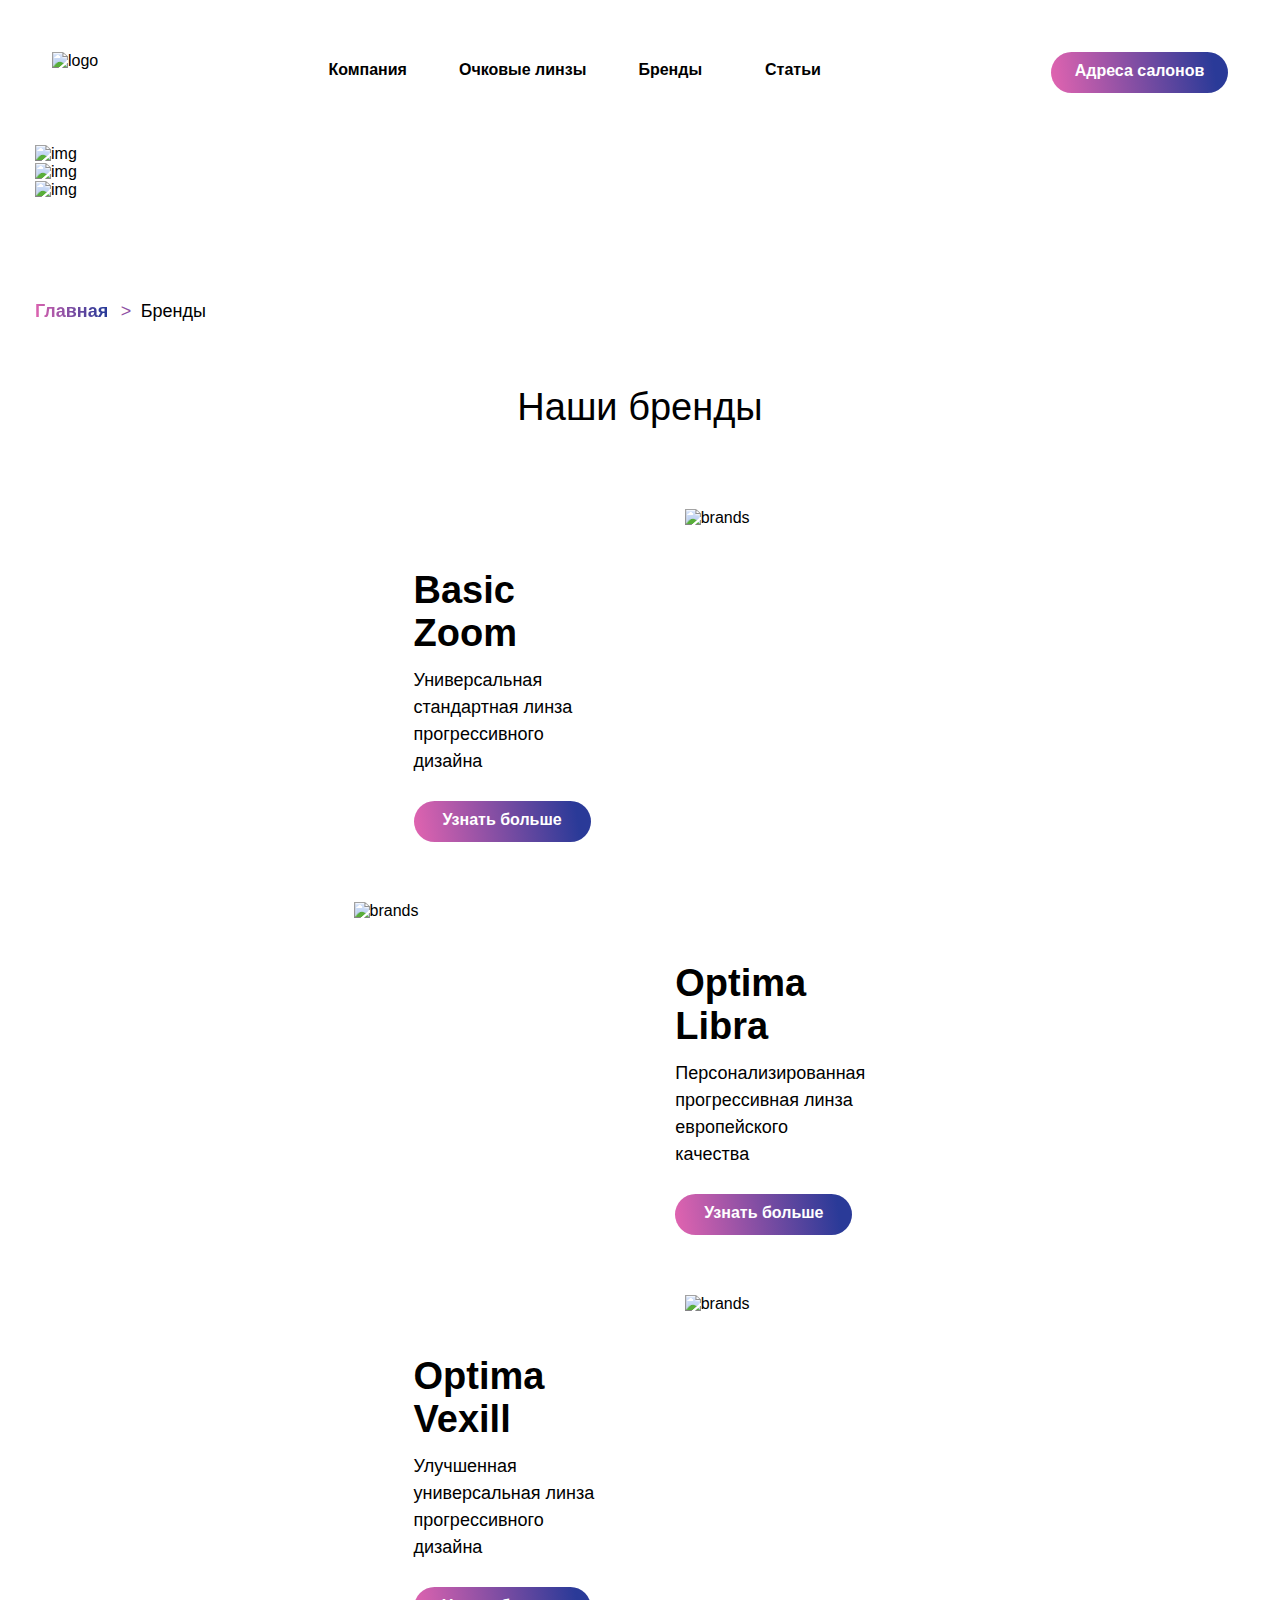
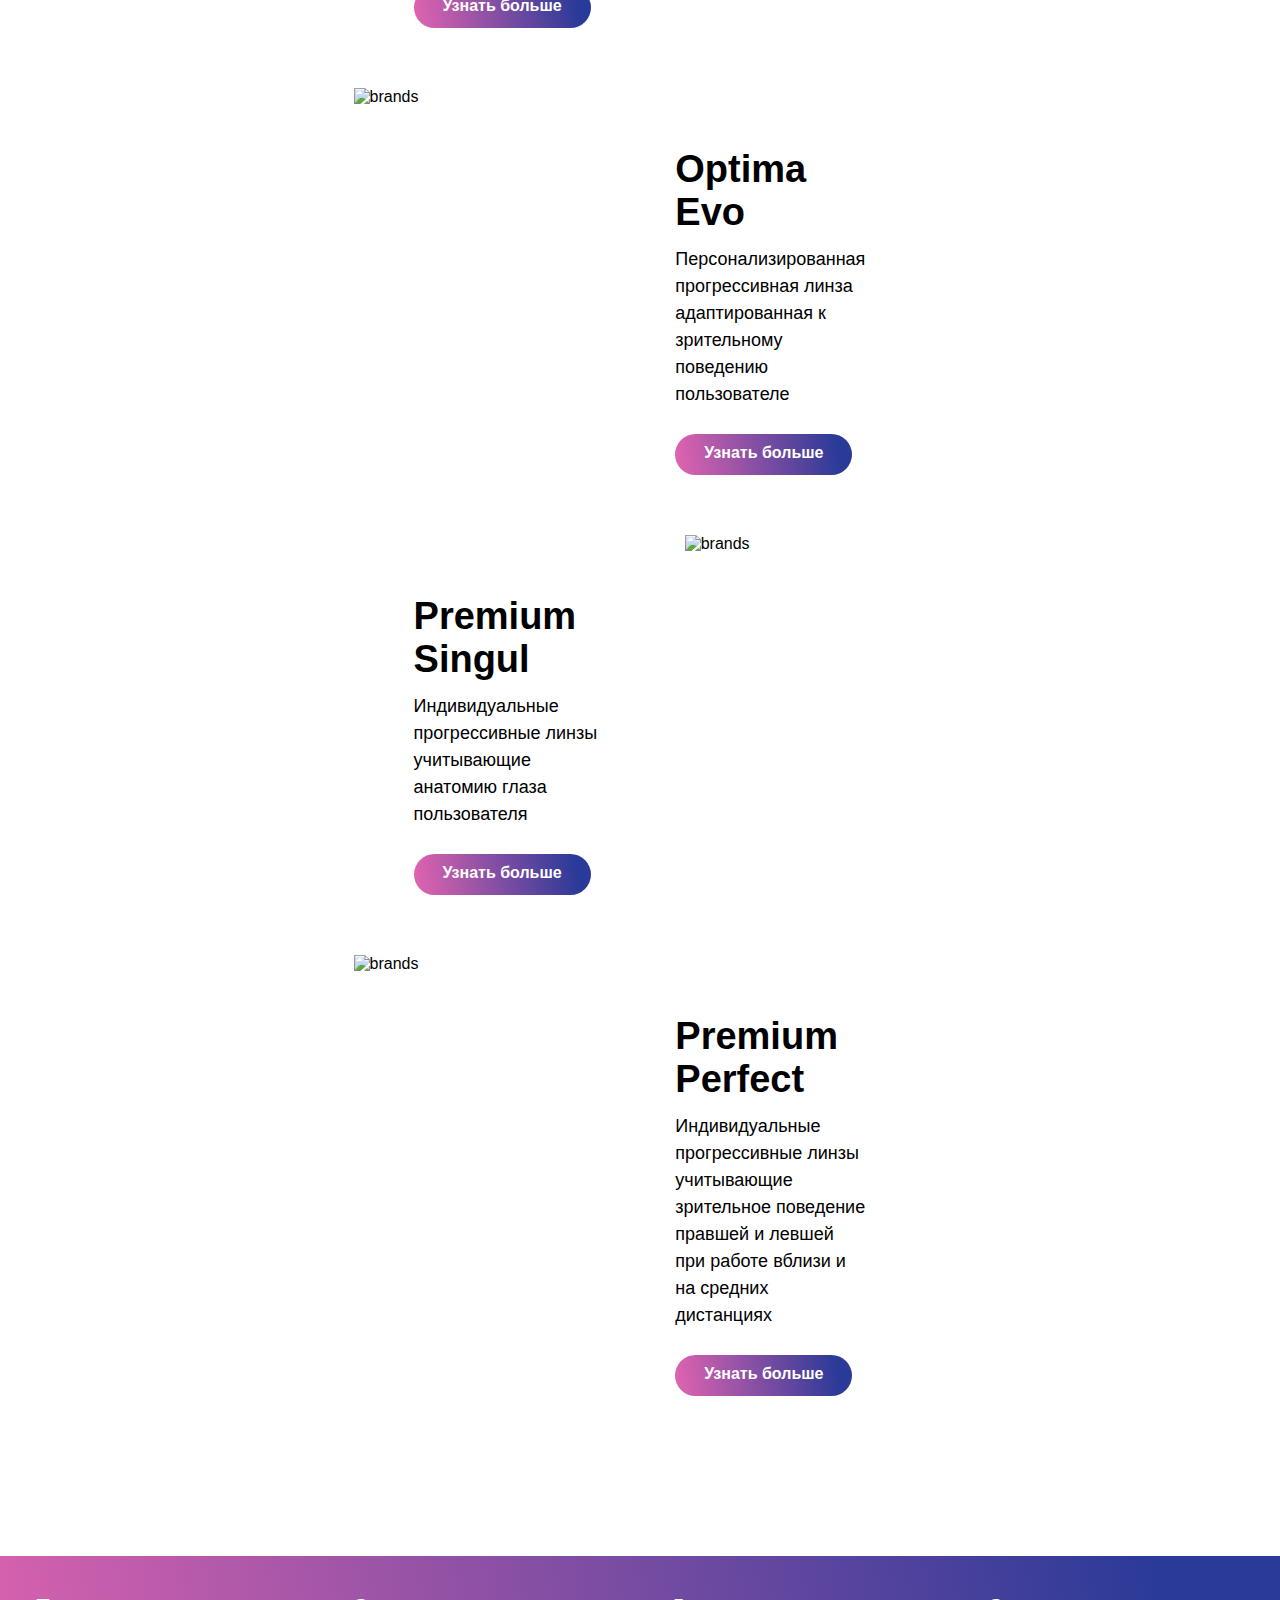
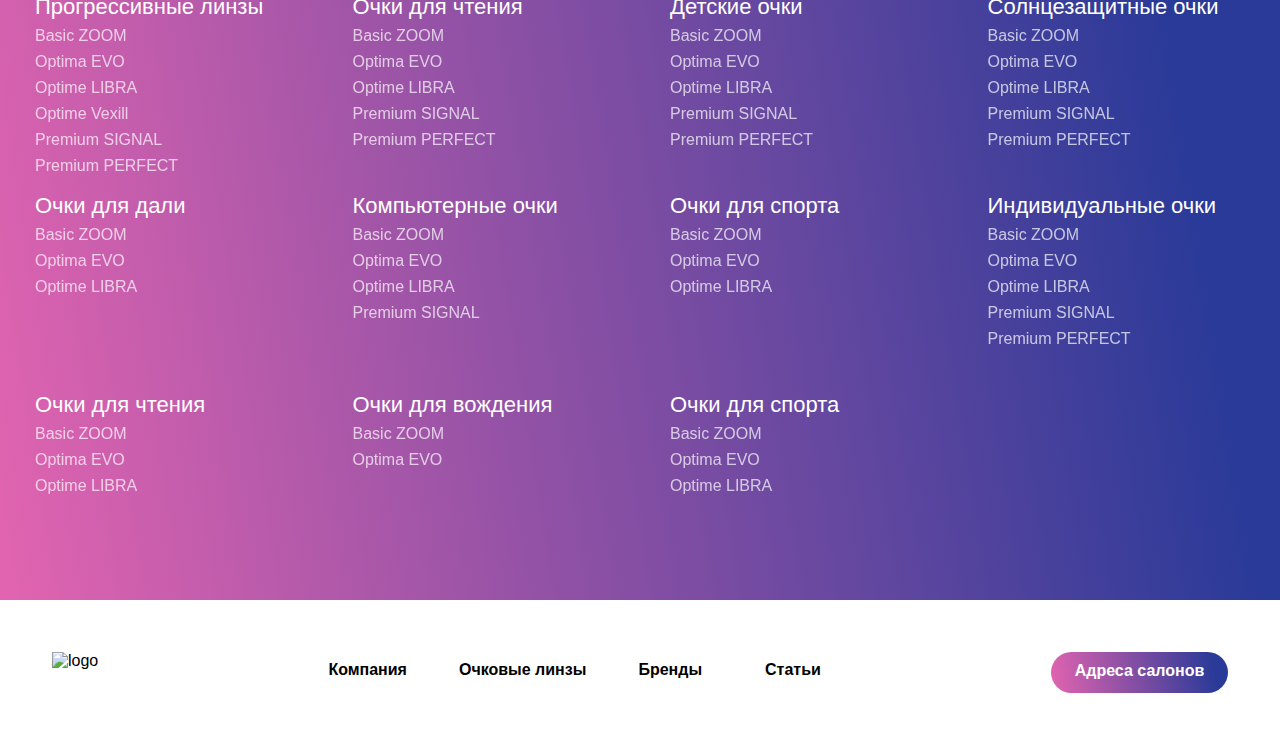
==== brands.html @ 37fbe3b2 "Add files via upload" ====
<!DOCTYPE html>
<html lang="en">
<head>
    <meta charset="UTF-8">
    <meta name="viewport" content="width=device-width, initial-scale=1.0">
    <title>Sarmati</title>
    <link rel="preconnect" href="https://fonts.googleapis.com">
<link rel="preconnect" href="https://fonts.gstatic.com" crossorigin>
<link href="https://fonts.googleapis.com/css2?family=Roboto:wght@300;400;500;700;900&display=swap" rel="stylesheet">
    <link rel="stylesheet" href="css/global.css">
    <link rel="stylesheet" href="css/reset.css">
    <link rel="stylesheet" href="css/slick.css">
    <link rel="stylesheet" href="css/style.css">
    <link rel="stylesheet" href="css/media.css">
</head>
<body>
<div class="wrapper">
<header class="header">
    <div class="container">
        <div class="header__inner">
            <a class="header__logo" href="index.html">
                <img src="images/logo.png" alt="logo">
            </a>
            <nav class="header__menu">
                <ul class="header__menu-list">
                    <li class="header__menu-item">
                        <a class="header__menu-link" href="about.html">Компания</a>
                    </li>
                    <li class="header__menu-item header__menu-item--more">
                        <!-- <a href="#">Очковые линзы</a> -->
                       Очковые линзы
                    
                        <nav class="header__menu-submenu">
                            <h6 class="header__menu-submenu-title">Очковые линзы</h6>
                            <ul class="header__menu-submenu-list">
                                <li class="header__menu-submenu-item">
                                    <a href="Premium_Perfect.html">Basic  Zoom</a>
                                </li>
                                <li class="header__menu-submenu-item">
                                    <a href="Premium_Perfect.html">Optima Libra</a>
                                </li>
                                <li class="header__menu-submenu-item">
                                    <a href="Premium_Perfect.html">Optima Vexill</a>
                                </li>
                                <li class="header__menu-submenu-item">
                                    <a href="Premium_Perfect.html">Optima Evo</a>
                                </li>
                                <li class="header__menu-submenu-item">
                                    <a href="Premium_Perfect.html">Premium Singul</a>
                                </li>
                                <li class="header__menu-submenu-item">
                                    <a href="Premium_Perfect.html">Premium Perfect</a>
                                </li>
                            </ul>
                        </nav>
            
                    </li>
                    <li class="header__menu-item">
                        <a href="brands.html">Бренды</a>
                    </li>
                    <li class="header__menu-item">
                        <a href="blog.html">Статьи</a>
                    </li>
                </ul>
            </nav>
            <div class="header__burger">
                <span></span>
            </div>

            <a href="addresses.html" class="header__btn btn">Адреса салонов</a>
        </div>
    </div>
</header>
<div class="burger-content">
    <ul class="burger-content__menu">
        <li class="burger-content__menu-item">
            <a href="about.html">Компания</a>
        </li>
        <li class="burger-content__menu-item">
            <a href="Progressive_lenses.html">Очковые линзы</a>
        </li>
        <li class="burger-content__menu-item">
            <a href="brands.html">Бренды</a>
        </li>
        <li class="burger-content__menu-item">
            <a href="blog.html">Статьи</a>
        </li>
      
        <a href="addresses.html" class="burger-content__btn btn">Адреса салонов</a>
    </ul>
</div>

<main class="main">
    <div class="container">
    <div class="top-slider">
        <div class="top-slider__item">
            <img src="images/top-slider-3.jpg" alt="img">
        </div>
        <div class="top-slider__item">
            <img src="images/top-slider-2.jpg" alt="img">
        </div>
        <div class="top-slider__item">
            <img src="images/top-slider-1.jpg" alt="img">
        </div>
    </div>
    </div>

    <div class="breadcumbs">
        <div class="container">
            <div class="breadcumbs__inner">
                <ul class="breadcumbs__list">
                    <li class="breadcumbs__item breadcumbs__item--active" style="font-weight: 700;">
                        <a href="index.html">Главная</a>
                    </li>
                    <li class="breadcumbs__item ">
                        <a href="brands.html">Бренды</a>
                    </li>
                </ul>
            </div>
        </div>
    </div>
    <section class="brands">
        <div class="container">
            <h4 class="brands__title">Наши бренды</h4>
            <div class="brands__inner">
                <div class="brands__item">
                    <div class="brands__item-content">
                        <h3 class="brands__item-name"><a href="Premium_Perfect.html">Basic Zoom</a></h3>
                        <p class="brands__item-text">Универсальная стандартная линза
                            прогрессивного дизайна</p>
                            <a href="Premium_Perfect.html" class="brands__item-btn btn">Узнать больше</a>
                    </div>
                    <a href="Premium_Perfect.html" class="brands__item-image">
                        <img src="images/brands-1.jpg" alt="brands">
                    </a>
                </div>

                <div class="brands__item">
                    <a href="Premium_Perfect.html" class="brands__item-image">
                        <img src="images/brands-2.jpg" alt="brands">
                    </a>
                    <div class="brands__item-content">
                        <h3 class="brands__item-name"><a href="Premium_Perfect.html">Optima Libra</a></h3>
                        <p class="brands__item-text">Персонализированная прогрессивная линза европейского качества</p>
                        <a href="Premium_Perfect.html" class="brands__item-btn btn">Узнать больше</a>
                    </div>
                </div>

                <div class="brands__item">
                    <div class="brands__item-content">
                        <h3 class="brands__item-name"><a href="Premium_Perfect.html">Optima Vexill</a></h3>
                        <p class="brands__item-text">Улучшенная универсальная линза
                            прогрессивного дизайна</p>
                            <a href="Premium_Perfect.html" class="brands__item-btn btn">Узнать больше</a>
                    </div>
                    <a href="Premium_Perfect.html" class="brands__item-image">
                        <img src="images/brands-3.jpg" alt="brands">
                    </a>
                </div>

                <div class="brands__item">
                    <a href="Premium_Perfect.html" class="brands__item-image">
                        <img src="images/brands-4.jpg" alt="brands">
                    </a>
                    <div class="brands__item-content">
                        <h3 class="brands__item-name"><a href="Premium_Perfect.html">Optima Evo</a></h3>
                        <p class="brands__item-text">Персонализированная прогрессивная линза адаптированная к зрительному поведению пользователе</p>
                        <a href="Premium_Perfect.html" class="brands__item-btn btn">Узнать больше</a>
                    </div>
                </div>

                <div class="brands__item">
                    <div class="brands__item-content">
                        <h3 class="brands__item-name"><a href="Premium_Perfect.html">Premium Singul</a></h3>
                        <p class="brands__item-text">Индивидуальные прогрессивные линзы
                            учитывающие анатомию глаза пользователя</p>
                            <a href="Premium_Perfect.html" class="brands__item-btn btn">Узнать больше</a>
                    </div>
                    <a href="Premium_Perfect.html" class="brands__item-image">
                        <img src="images/brands-5.jpg" alt="brands">
                    </a>
                </div>

                <div class="brands__item">
                    <a href="Premium_Perfect.html" class="brands__item-image">
                        <img src="images/brands-6.jpg" alt="brands">
                    </a>
                    <div class="brands__item-content">
                        <h3 class="brands__item-name"> <a href="Premium_Perfect.html">Premium Perfect</a></h3>
                        <p class="brands__item-text">Индивидуальные прогрессивные линзы учитывающие зрительное поведение правшей и левшей при работе вблизи и на средних дистанциях</p>
                        <a href="Premium_Perfect.html" class="brands__item-btn btn">Узнать больше</a>
                    </div>
                </div>

            </div>
        </div>
    </section>
    
</main>
<footer class="footer">
    <div class="footer__wrapper">
    <div class="container">
        <div class="footer__inner">
            <div class="footer__item">
                <h6 class="footer__item-title">Прогрессивные линзы</h6>
                    <nav>
                        <ul class="footer__item-list">
                            <li class="footer__item-list-item">
                                <a href="Premium_Perfect.html">Basic ZOOM</a>
                            </li>
                            <li class="footer__item-list-item">
                                <a href="Premium_Perfect.html">Optima EVO</a>
                            </li>
                            <li class="footer__item-list-item">
                                <a href="Premium_Perfect.html">Optime LIBRA</a>
                            </li>
                            <li class="footer__item-list-item">
                                <a href="Premium_Perfect.html">Optime Vexill</a>
                            </li>
                            <li class="footer__item-list-item">
                                <a href="Premium_Perfect.html">Premium SIGNAL</a>
                            </li>
                            <li class="footer__item-list-item">
                                <a href="Premium_Perfect.html">Premium PERFECT</a>
                            </li>
                        </ul>
                    </nav>
            </div>
            <div class="footer__item">
                <h6 class="footer__item-title"> Очки для чтения</h6>
                    <nav>
                        <ul class="footer__item-list">
                            <li class="footer__item-list-item">
                                <a href="Premium_Perfect.html">Basic ZOOM</a>
                            </li>
                            <li class="footer__item-list-item">
                                <a href="Premium_Perfect.html">Optima EVO</a>
                            </li>
                            <li class="footer__item-list-item">
                                <a href="Premium_Perfect.html">Optime LIBRA</a>
                            </li>
                            <li class="footer__item-list-item">
                                <a href="Premium_Perfect.html">Premium SIGNAL</a>
                            </li>
                            <li class="footer__item-list-item">
                                <a href="Premium_Perfect.html">Premium PERFECT</a>
                            </li>
                        </ul>
                    </nav>
            </div>
            <div class="footer__item">
                <h6 class="footer__item-title">Детские очки</h6>
                    <nav>
                        <ul class="footer__item-list">
                            <li class="footer__item-list-item">
                                <a href="Premium_Perfect.html">Basic ZOOM</a>
                            </li>
                            <li class="footer__item-list-item">
                                <a href="Premium_Perfect.html">Optima EVO</a>
                            </li>
                            <li class="footer__item-list-item">
                                <a href="Premium_Perfect.html">Optime LIBRA</a>
                            </li>
                            <li class="footer__item-list-item">
                                <a href="Premium_Perfect.html">Premium SIGNAL</a>
                            </li>
                            <li class="footer__item-list-item">
                                <a href="Premium_Perfect.html">Premium PERFECT</a>
                            </li>
                        </ul>
                    </nav>
                </div>
                <div class="footer__item">
                    <h6 class="footer__item-title">Солнцезащитные очки</h6>
                        <nav>
                            <ul class="footer__item-list">
                                <li class="footer__item-list-item">
                                    <a href="#">Basic ZOOM</a>
                                </li>
                                <li class="footer__item-list-item">
                                    <a href="#">Optima EVO</a>
                                </li>
                                <li class="footer__item-list-item">
                                    <a href="#">Optime LIBRA</a>
                                </li>
                                <li class="footer__item-list-item">
                                    <a href="#">Premium SIGNAL</a>
                                </li>
                                <li class="footer__item-list-item">
                                    <a href="#">Premium PERFECT</a>
                                </li>
                            </ul>
                        </nav>
                    </div>
                    <div class="footer__item">
                        <h6 class="footer__item-title">Очки для дали</h6>
                            <nav>
                                <ul class="footer__item-list">
                                    <li class="footer__item-list-item">
                                        <a href="#">Basic ZOOM</a>
                                    </li>
                                    <li class="footer__item-list-item">
                                        <a href="#">Optima EVO</a>
                                    </li>
                                    <li class="footer__item-list-item">
                                        <a href="#">Optime LIBRA</a>
                                    </li>
                                </ul>
                            </nav>
                        </div>
                        <div class="footer__item">
                            <h6 class="footer__item-title">Компьютерные очки</h6>
                                <nav>
                                    <ul class="footer__item-list">
                                        <li class="footer__item-list-item">
                                            <a href="#">Basic ZOOM</a>
                                        </li>
                                        <li class="footer__item-list-item">
                                            <a href="#">Optima EVO</a>
                                        </li>
                                        <li class="footer__item-list-item">
                                            <a href="#">Optime LIBRA</a>
                                        </li>
                                        <li class="footer__item-list-item">
                                            <a href="#">Premium SIGNAL</a>
                                        </li>
                                    </ul>
                                </nav>
                            </div>
                            <div class="footer__item">
                                <h6 class="footer__item-title">Очки для спорта</h6>
                                    <nav>
                                        <ul class="footer__item-list">
                                            <li class="footer__item-list-item">
                                                <a href="#">Basic ZOOM</a>
                                            </li>
                                            <li class="footer__item-list-item">
                                                <a href="#">Optima EVO</a>
                                            </li>
                                            <li class="footer__item-list-item">
                                                <a href="#">Optime LIBRA</a>
                                            </li>
                                        </ul>
                                    </nav>
                                </div>
                                <div class="footer__item">
                                    <h6 class="footer__item-title">Индивидуальные очки</h6>
                                        <nav>
                                            <ul class="footer__item-list">
                                                <li class="footer__item-list-item">
                                                    <a href="#">Basic ZOOM</a>
                                                </li>
                                                <li class="footer__item-list-item">
                                                    <a href="#">Optima EVO</a>
                                                </li>
                                                <li class="footer__item-list-item">
                                                    <a href="#">Optime LIBRA</a>
                                                </li>
                                                <li class="footer__item-list-item">
                                                    <a href="#">Premium SIGNAL</a>
                                                </li>
                                                <li class="footer__item-list-item">
                                                    <a href="#">Premium PERFECT</a>
                                                </li>
                                            </ul>
                                        </nav>
                                    </div>
                                    <div class="footer__item">
                                        <h6 class="footer__item-title">Очки для чтения</h6>
                                            <nav>
                                                <ul class="footer__item-list">
                                                    <li class="footer__item-list-item">
                                                        <a href="#">Basic ZOOM</a>
                                                    </li>
                                                    <li class="footer__item-list-item">
                                                        <a href="#">Optima EVO</a>
                                                    </li>
                                                    <li class="footer__item-list-item">
                                                        <a href="#">Optime LIBRA</a>
                                                    </li>                                          
                                                </ul>
                                            </nav>
                                        </div>
                                        <div class="footer__item">
                                            <h6 class="footer__item-title">Очки для вождения</h6>
                                                <nav>
                                                    <ul class="footer__item-list">
                                                        <li class="footer__item-list-item">
                                                            <a href="#">Basic ZOOM</a>
                                                        </li>
                                                        <li class="footer__item-list-item">
                                                            <a href="#">Optima EVO</a>
                                                        </li>                                       
                                                    </ul>
                                                </nav>
                                            </div>
                            <div class="footer__item">
                <h6 class="footer__item-title">Очки для спорта</h6>
                    <nav>
                        <ul class="footer__item-list">
                            <li class="footer__item-list-item">
                                <a href="#">Basic ZOOM</a>
                            </li>
                            <li class="footer__item-list-item">
                                <a href="#">Optima EVO</a>
                            </li>
                            <li class="footer__item-list-item">
                                <a href="#">Optime LIBRA</a>
                            </li>                                          
                        </ul>
                    </nav>
                </div>
        </div>
    </div>
</div>
        <div class="footer-header">
            <div class="header">
                <div class="container">
                    <div class="header__inner">
                        <a class="header__logo" href="index.html">
                            <img src="images/logo.png" alt="logo">
                        </a>
                        <nav class="header__menu">
                            <ul class="header__menu-list">
                                <li class="header__menu-item">
                                    <a class="header__menu-link" href="about.html">Компания</a>
                                </li>
                                <li class="header__menu-item header__menu-item--more">
                    
                                   Очковые линзы
                                
                                    <nav class="header__menu-submenu">
                                        <h6 class="header__menu-submenu-title">Очковые линзы</h6>
                                        <ul class="header__menu-submenu-list">
                                            <li class="header__menu-submenu-item">
                                                <a href="Premium_Perfect.html">Basic  Zoom</a>
                                            </li>
                                            <li class="header__menu-submenu-item">
                                                <a href="Premium_Perfect.html">Optima Libra</a>
                                            </li>
                                            <li class="header__menu-submenu-item">
                                                <a href="Premium_Perfect.html">Optima Vexill</a>
                                            </li>
                                            <li class="header__menu-submenu-item">
                                                <a href="Premium_Perfect.html">Optima Evo</a>
                                            </li>
                                            <li class="header__menu-submenu-item">
                                                <a href="Premium_Perfect.html">Premium Singul</a>
                                            </li>
                                            <li class="header__menu-submenu-item">
                                                <a href="Premium_Perfect.html">Premium Perfect</a>
                                            </li>
                                        </ul>
                                    </nav>
                        
                                </li>
                                <li class="header__menu-item">
                                    <a href="brands.html">Бренды</a>
                                </li>
                                <li class="header__menu-item">
                                    <a href="blog.html">Статьи</a>
                                </li>
                            </ul>
                        </nav>
                        <a href="addresses.html" class="header__btn btn">Адреса салонов</a>
                    </div>
                </div>
            </div>
        </div>
 
</footer>

</div>
<script src="https://ajax.googleapis.com/ajax/libs/jquery/3.6.0/jquery.min.js"></script>
<script src="js/slick.min.js"></script>
<script src="js/main.js"></script>
</body>
</html>
---- css/global.css ----
html{
    box-sizing: border-box;
    height: 100%;
    scroll-behavior: smooth;
}
*,
*::before,
*::after{
    box-sizing: inherit;
}

body {
    min-height: 100vh;
    height: 100%;
    overflow-x: hidden;
    min-width: 320px;
    font-family: 'Montserrat', sans-serif;
    font-style: normal;
}
.content{
	min-height: 100%;
	display: flex;
	flex-direction: column;
}
.container {
    max-width: 1230px;
    margin: 0 auto;
    padding: 0 10px;
}
.container-min {
    max-width: 1380px;
    margin: 0 auto;
}

.main{
    flex:  1 0 auto;
    flex-grow: 1;
}
/* .header{
	// position: sticky;
	margin: 0 auto;
	top: 0;
    // position: fixed;
    // top: 0;
	// left:0;
	// right:0;
} */
.on{
    display: inline-block !important;
}
.footer{
    flex: 0 0 auto;
}
.wrapper{
    position: relative;
    min-height: 100%;
    display: flex;
    flex-direction: column;
}
.btn{
    border-radius: 80px;
    padding: 10px 18px;
    color: #FFF;
    text-align: center;
    font-size: 16px;
    font-weight: 600;
    cursor: pointer;
    max-width: 177px;
    width: 100%;
    border: none;
    height: 41px;
    display: flex;
    justify-content: center;
    margin: auto 0;
    background: var(--Gradine-small, linear-gradient(81deg, #E264B0 0%, #8F51A5 41.02%, #2A3A98 91.23%), #C4C4C4);
}

.on-flex{
    display: flex !important;
}

.rotate-arr{
    transform: rotate(-180deg);
}




.dropdown{
    position: relative;
    cursor: pointer;
}
.dropdown-btn{
    background-color: white;
    display: flex;
    justify-content: center;
    align-items: center;
    padding: 0 16px;
    width: 223px; 
    border-radius: 80px;
   border: 1px solid  #8F51A5;
/* background-image: linear-gradient(81deg, #E264B0 0%, #8F51A5 41.02%, #2A3A98 91.23%); */

    text-align: left;
    outline: none;
    cursor: pointer;
    padding: 8px 8px 8px 16px;
    appearance: none;

 
}
.dropdown-arr{
    position: absolute;
    right: 15px;
    top: 12px;
    /* top: 50%; */
    /* transform: translateY(-50%); */
    cursor: pointer;
    pointer-events: none;
}

.dropdown__list {
    position: absolute;
    background-color: white;
    padding: 16px !important;
    display: flex;
    flex-direction: column;
    gap: 8px;
    display: none;
    width: 100%;
z-index: 9999999999;
}
.dropdown__list-item {
    color: #575757;
    font-size: 14px;
    font-weight: 400;
    line-height: 22px;
    /* transition: all .3s; */
}
.dropdown__list-item:hover{
    background-image: linear-gradient(81deg, #E264B0 0%, #8F51A5 41.02%, #2A3A98 91.23%);
    -webkit-text-fill-color: transparent;
    -webkit-background-clip: text;
    -webkit-box-decoration-break: clone;
}

.dropdown__input-hidden{
    display: none;
}




.header__burger{
    display: none;
z-index: 77777;
    position: relative;
    width: 24px;
    height: 24px;
}
.header__burger span{
    position: absolute;
    content: '';
    width: 100%;
    height: 2px;
    left: 0;
    background-color: #1F1F1F;
    top: 50%;
    transform: translateY(-50%);
}
.header__burger::before{
    position: absolute;
    background-color: #1F1F1F;
    content: '';
    width: 100%;
    height: 2px;
    left: 0;
    top: 0;
}
.header__burger::after{
    position: absolute;
    background-color: #1F1F1F;
    content: '';
    width: 100%;
    height: 2px;
    left: 0;
    bottom: 0;
}

.header__burger.header__burger--active span{
    transform: scale(0);
    background-color: #333;
}
.header__burger.header__burger--active::before{
    top: 50%;
    transform: rotate(-45deg) translate(0, -50%);
    background-color: #333;
}
.header__burger.header__burger--active::after{
    bottom: 50%;
    transform: rotate(45deg) translate(0, 50%);
    background-color: #333;
} 

.burger-content {

        /* display: none !important; */
    transform: translateY(-3000px);
    display: flex;
    flex-direction: column;
    background-color: white;
    position: absolute;
    left: 0;
    right: 0;
    gap: 31px;
    padding: 40px 0 72px;
   height: 39vh;
   z-index: 999999999;
}

.burger-content--active{
    transform: translateY(100px) !important;
}

.burger-content__menu {
    display: flex;
    flex-direction: column;
    gap: 25px;
}
.burger-content__menu-item {
    color: #000;
    text-align: center;
    font-size: 24px;
    font-weight: 600;
}
.burger-content__btn{
    display: flex;
    justify-content: center;
    margin: 0 auto;
    align-items: center;
}


.stars{
    margin-right: 10px !important;
    display: flex;
    align-items: center;
}
---- css/style.css ----
.header {
    padding: 52px 42px;
}
.header__inner {
    display: flex;
    justify-content: space-between;
}
.header__logo {
    max-width: 185px;
}
.header__menu {
    display: flex;
    margin: auto 0;
    justify-content: center;
    align-items: center;
}
.header__menu-list {
    display: flex;
    justify-content: center;
    align-items: center;
    margin: auto 0;
    /* padding: 0 63px 0 294px; */
}

.header__menu-item {
    color: #000;
    text-align: center;
    font-size: 16px;
    font-weight: 600;
    padding-bottom: 5px;
    display: inline-block;
    cursor: pointer;
}
.header__menu-item--more{
    position: relative;
}
.header__menu-link{
    padding-bottom: 6px;
}
.header__menu-item:hover{
    border-bottom: 2px solid #66288F;
}
.header__menu-item:nth-child(1) {
    margin-right: 52px;
}
.header__menu-item:nth-child(2) {
    margin-right: 52px;
}
.header__menu-item:nth-child(3) {
    margin-right: 63px;
}
.header__menu-submenu {
    z-index: 88;
    position: absolute;
    content: "";
    left: -27px;
    top: -18px;
    /* width: 209px; */
    width: 185px;
    min-height: 100%;
    display: none;
    padding: 20px 0 27px;
    border-radius: 5px;
    background: var(--Gradine-small, linear-gradient(81deg, #E264B0 0%, #8F51A5 41.02%, #2A3A98 91.23%), #C4C4C4);
}
.header__menu-submenu-list {
    width: 100%;
    max-width: 100%;
    display: flex;
    justify-content: center;
    align-items: center;
    gap: 15px;
    flex-direction: column;
}
.header__menu-submenu-title{
    padding-bottom: 30px;
    color: #FFF;
    font-size: 16px;
    font-weight: 700;
    cursor: default;

}
.header__menu-submenu-item {
    padding: 8px 0;
    color: #FFF;
    width: 100%;
    text-align: center;
    font-size: 16px;
    font-weight: 400;
    display: inline-block;
}
.header__menu-submenu-item:hover {
    mix-blend-mode: soft-light;
    background: var(--Gradine-small, linear-gradient(81deg, #E264B0 0%, #8F51A5 41.02%, #2A3A98 91.23%), #C4C4C4);
}
.top-slider{
    margin-bottom: 97px;
}

.top-slider .slick-dots{
display: flex;
justify-content: center;
gap: 15px;
margin-top: 30px;
}
.top-slider .slick-dots button{
    background-color: #C4C4C4;
    cursor: pointer;
    border-radius: 50%;
    height: 12px;
    width: 12px;
    font-size: 0;
    border: none;
    }

    .top-slider .slick-active button{
        background: var(--Gradine-small, linear-gradient(81deg, #E264B0 0%, #8F51A5 41.02%, #2A3A98 91.23%), #C4C4C4);
    }
    .average__title{
        margin-bottom: 32px;
        color: #000;
text-align: center;
font-size: 36px;
font-weight: 500;
    }
    .text-line{
        color: #000;
font-size: 16px;
max-width: 693px;
width: 100%;
display: flex;
justify-content: center;
align-items: center;
margin: 0 auto;
font-weight: 400;
line-height: 153.688%;
padding-left: 21px;
border-left: 1px solid #66288F;
    }


    .advantages {
        display: grid;
        grid-template-columns: repeat(3, 1fr);
        grid-template-rows: repeat(2, 1fr);
        grid-gap: 110px;
        padding: 162px 107px 0;
    }
    .advantages__item {
        max-width: 250px;
        width: 100%;
        display: flex;
        flex-direction: column;
        gap: 9px;
    }
    .advantages__item-name {
        color: #000;
        font-size: 24px;
        font-weight: 500;
        line-height: 127.5%;
        position: relative;
    }
    .advantages__item-name--1::before {
        position: absolute;
        content: "";
        width: 80.755px;
        height: 62.472px;
        background-image: url('../images/icons/advantages-1.png');
        background-position: center;
        background-repeat: no-repeat;
        background-size: cover;
        top: -45px;
        left: -69px;
    }
    .advantages__item-name--2::before {
        position: absolute;
        content: "";
        width: 100.755px;
        height: 85.472px;
        background-image: url('../images/icons/advantages-2.png');
        background-position: center;
        background-repeat: no-repeat;
        background-size: cover;
        top: -60px;
        left: -80px;
    }
    .advantages__item-name--3::before {
        position: absolute;
        content: "";
        width: 113.755px;
        height: 72.472px;
        background-image: url('../images/icons/advantages-3.png');
        background-position: center;
        background-repeat: no-repeat;
        background-size: cover;
        top: -60px;
        left: -80px;
    }
    .advantages__item-name--4::before {
        position: absolute;
        content: "";
        width: 79.755px;
        height: 64.472px;
        background-image: url('../images/icons/advantages-4.png');
        background-position: center;
        background-repeat: no-repeat;
        background-size: cover;
        top: -30px;
        left: -65px;
    }
    .advantages__item-name--5::before {
        position: absolute;
        content: "";
        width: 56.755px;
        height: 72.472px;
        background-image: url('../images/icons/advantages-5.png');
        background-position: center;
        background-repeat: no-repeat;
        background-size: cover;
        top: -45px;
        left: -50px;
    }
    .advantages__item-name--6::before {
        position: absolute;
        content: "";
        width: 84.755px;
        height: 80.472px;
        background-image: url('../images/icons/advantages-6.png');
        background-position: center;
        background-repeat: no-repeat;
        background-size: cover;
        top: -45px;
        left: -65px;
    }
    .advantages__item-text {
        color: #000;
font-size: 14px;
font-weight: 100;
line-height: 163%;
    }
    .proposition{
        margin-bottom: 110px;
    }
    .proposition__title {
        color: #000;
        text-align: center;
        font-size: 36px;
        font-weight: 500;
        margin-bottom: 53px;
    }
    .proposition__inner {
        display: grid;
        grid-template-columns: repeat(4, 1fr);
        grid-template-rows: repeat(3, 1fr);
        grid-gap: 7px;
    }
    .proposition__item{
        position: relative;
    }
    .proposition__item  img{
        z-index: 0;
        width: 100%;
    }
    .proposition__item-image{
        position: relative;
    }
    .proposition__item-image::before{
        content: '';
        width: 100%;
        height: 100%;
        position: absolute;
        top: 0; left: 0;
        background: rgba(0, 0, 0, 0.34);
    }


    .proposition__item p{
        position: absolute;
        top: 50%;
        bottom: 50%;
        margin: auto 0;
        left: 50%;
     transform: translateX(-50%);
        color: #FFF;
    text-align: center;
    font-size: 20px;
    font-weight: 500;
    }
    .proposition__item-big{
        grid-column: 1 / 3;
    grid-row: 1 / 3;
    }

    .footer__wrapper {
        padding: 38px 0 27px;
        background: linear-gradient(81deg, #E264B0 0%, #2A3A98 91.23%), #C4C4C4;
    }
    .footer__inner {
        display: grid;
        grid-template-columns: repeat(4, 1fr);
        grid-template-rows: repeat(3, 1fr);
        grid-gap: 18px 60px;

    }
    .footer__item {
        display: flex;
        flex-direction: column;
        gap: 7px;
        min-height:126px;
        height: 100%;
    }
    .footer__item-title {
        color: #FFF;
        /* font-size: 20px; */
        font-size: 22px;
        font-weight: 500;
    }
    .footer__item-list {
        display: flex;
        flex-direction: column;
        gap: 8px;
    }
    .footer__item-list-item {
        color: #FFF;
        font-size: 16px;
        /* font-size: 14px; */
        font-weight: 400;
        opacity: 0.7;
    }

    .footer-header .header__menu-submenu {
        top: -321px;
        flex-direction: column;
        gap: 20px;
    }
    .footer-header .on {
        display: flex !important;
    }
    .footer-header .header__menu-submenu-title {
        padding-bottom: 0px;
        order: 1;
    }


    .page-top {
        position: relative;
        margin-bottom: 54px;
    }
    .page-top__title {
        position: absolute;
        /* left: 50%; */
        left: 45px;
        margin: 0 auto;
        display: flex;
        justify-content: center;
        align-items: center;
      top: 50%;
      /* transform: translate(-50%, -50%); */
      transform: translateY( -50%);
      margin: 0 auto;
       
        color: #FFF;
        font-size: 48px;
        font-weight: 700;
    }
    .breadcumbs {
        margin-bottom: 60px;
    }.breadcumbs__inner {
        display: flex;
    }
    .breadcumbs__list {
    }
    .breadcumbs__item {
        display: inline-block;
        position: relative;
        font-size: 18px;
        font-weight: 500;
        line-height: 22px; 
        padding: 4px 0;
    }
    .breadcumbs__item a{
        color:#000;
    }
    .breadcumbs__item--active a{
        background-image: linear-gradient(81deg, #E264B0 0%, #8F51A5 41.02%, #2A3A98 91.23%);
        -webkit-text-fill-color: transparent;
        -webkit-background-clip: text;
        -webkit-box-decoration-break: clone;  
    }
    .breadcumbs__item + .breadcumbs__item {
        padding-left: 28px;
    }
    .breadcumbs__item + .breadcumbs__item::before {
        position: absolute;
        content: ">";
        color:  #8F51A5;
        margin: auto 0;
        left: 8px;
        z-index: 99999;
    }

    .about__subtitle {
        color: #000;
        font-size: 36px;
        font-weight: 500;
        margin-bottom: 24px;
    }
    .about__textbox {
        display: flex;
        flex-direction: column;
        gap: 30px;
        margin-bottom: 110px;
    }
    .about__text {
        color: #000;
        font-size: 20px;
        line-height: 150%;
        font-weight: 400;
    }
    .about__inner {
        display: flex;
        gap: 24px;
        margin-bottom: 136px;
    }
    .about__item {
        max-width: 384px;
        width: 100%;
        display: flex;
        flex-direction: column;
    }

 
    .blog__inner {
        display: grid;
        grid-template-columns: repeat(3, 1fr);
        grid-template-rows: repeat(2, 1fr);
        grid-gap: 106px 20px;
    }
    .blog__item {
        display: flex;
        flex-direction: column;
        border: 1px solid #EFEFEF;
        max-width: 387px;
        width: 100%;
        min-height: 420px;
        height: 100%;
    }
    .blog__item-image {
        margin-bottom: 20px;
    }
    .blog__item-title {
        margin-bottom: 12px;
        color: #000;
        text-align: center;
        font-size: 24px;
        font-weight: 600;
    }
    .blog__item-text {
        color: #000;
        text-align: center;
        font-size: 18px;
        font-weight: 400;
        line-height: 150%;
        margin-bottom: 12px;
    }
    .blog__item-btn {
        margin-bottom: -20.5px;
        text-align: center;
    }







    .pagination{
        margin-top: 112px;
        margin-bottom: 126px;
        display: flex;
        justify-content: center;
        gap: 20px;
    }
    .pagination-arr{
        margin: auto 0;
        background-color: transparent;
        border: none;
        cursor: pointer;
    }
    .pagination-arr:disabled{
        cursor: not-allowed;
    }
    .pagination__list{
        display: flex;
        gap: 8px;
    }
    .pagination__item{
        display: flex;
        justify-content: center;
        align-items: center;
    }
    
    .pagination__link, .pagination__dots{
        padding: 3px 16px;
        color:  #49423D;
        font-size: 20px;
        font-weight: 400;
        line-height: 170%;
        cursor: pointer;
    }
    .pagination__link--active{
       /* background-color: #8DB338;
       color: white; */
       border-bottom: 1px solid #747474;
    }

    .brands {
        margin-bottom: 100px;
    }

    .brands__title {
        color: #000;
text-align: center;
font-size: 38px;
font-style: normal;
font-weight: 500;
margin-bottom: 80px;
    }
    .brands__inner {
        display: flex;
        flex-direction: column;
    }
    .brands__item {
        justify-content: center;
        margin: 0 auto;
        display: flex;
        gap: 20px;
    }
    .brands__item-content {
        padding: 60px;
        max-width: 488px;
        width: 100%;
    }
    .brands__item-name {
        color: #000;
        font-size: 38px;
        font-weight: 600;
        margin-bottom: 12px;
    }
    .brands__item-text {
        color: #000;
font-size: 18px;
font-weight: 400;
line-height: 150%;
margin-bottom: 26px;
    }

    .brands__item-image {
        max-width: 548.527px;
        width: 100%;
        height: 100%;
        min-height: 314.103px;
    }
    
    .addresses {
        margin-bottom: 122px;
    }
    .addresses__title {
        color: #000;
        text-align: center;
        font-size: 36px;
        font-weight: 500;
        margin-bottom: 40px;
    }
    .addresses__top {
        display: flex;
        justify-content: center;
        align-items: center;
        margin: 0 auto;
        position: relative;
        margin-bottom: 88px;
    }
    .addresses__select {
        display: flex;
        flex-direction: column;
        justify-content: center;
        align-items: center;
    }
    .addresses__choose {
        display: flex;
        position: absolute;
        right: 0;
        align-items: center;
        gap: 41px;
        text-align: right;
    }
    .addresses__choose-item {
        color: #000;
        text-align: center;
        font-size: 16px;
        font-style: normal;
        font-weight: 500;
        padding: 0 5px 9px;
        cursor: pointer;
    }
    .addresses__choose-item.active {
        border-bottom: 1px solid #66288F;
    }
    
    .addresses__wrapper {
        padding-right: 60px;

    }
    .addresses__item {
        display: flex;
        flex-direction: column;
    }
    .addresses__item-inner{
        display: flex;
        margin-bottom: 60px;
        justify-content: space-between;

        position: relative;
    }
    .addresses__item-location {
        color: #000;
        font-size: 24px;
        font-weight: 500;
    }
    .addresses__item-title {
        color: #000;
        font-size: 24px;
        font-weight: 500;
        margin-bottom: 23px;
    }
    .addresses__item-street {
        padding-left: 44px;
        position: relative;
        color: #000;
        font-size: 18px;
        font-weight: 400;
        margin-bottom: 16px;
    }
    .addresses__item-street::before{
        position: absolute;
        left: 0;
        content: "";
        top: -9px;
        width: 22px;
        height: 30px;
        background-image: url('../images/icons/location.png');
        background-repeat: no-repeat;
    }
   
    .addresses__item-tell {
        /* position: absolute;
        left: 50%;
        transform: translateX(-50%); */

        color: #000;
        font-size: 18px;
        font-weight: 400;
        padding-left: 50px;
        position: relative;
    }
    .addresses__item-tell::before {
      position: absolute;
      content: "";
      width: 31px;
      height: 30px;
      left: 0;
      top: -3px;
      background-image: url('../images/icons/tell.png');
      background-repeat: no-repeat;
    }
    .addresses__item-schedule {
        color: #000;
        font-size: 18px;
        font-weight: 400;
    }
    .addresses__item-line{
        width: 100%;
        height: 1px;
        background-color: #F2F2F2;
        margin-bottom: 26px;
    }
    .addresses__item:last-child .addresses__item-line{
       display: none;
    }

    .product-one__title {
        color: #000;
        font-size: 36px;
        font-weight: 500;
        margin-bottom: 10px;
    }
    .product-one__text {
        margin-bottom: 60px;
        color: #000;
        font-size: 20px;
        font-weight: 400;
        line-height: 150%; 
    }
    .product-one__top-info {
        display: flex;
        gap: 120px;
        margin-bottom: 72px;
    }
    .product-one__top-item {
        display: flex;
        flex-direction: column;
        gap: 3px;
    }
    .product-one__subtitle {
        color: #000;
        font-size: 24px;
        font-weight: 600;
        line-height: 150%;
    }
    .product-one__top-text {
        color: #000;
        font-size: 18px;
        font-weight: 100;
        line-height: 150%;
    }
    .product-one__advantages {
    }


    .advantages--mini{
        display: none;
        position: relative;
        margin-top: 21px;
        margin-bottom: 80px;
    }
    .advantages--mini__item-bg{
width: 100%;
position: absolute;
height: 127px;
background: var(--Gradine-small, linear-gradient(81deg, #E264B0 0%, #8F51A5 41.02%, #2A3A98 91.23%), #C4C4C4);
    }
    .advantages--mini__item-bg::before{
        position: absolute;
        content: "";
     bottom: -14px;
     transform: translateY(-50%);
     width: 0;
	height: 0;
    left: 50%;
	border-left: 6px solid transparent;
	border-right: 6px solid transparent;
	border-top: 10px solid #8F51A5
            }
            .advantages--mini__text {
                padding-top: 150px;
                color: #000;
font-size: 18px;
font-weight: 100;
line-height: 180%; 
            }


 
    .advantages--mini__item-bg-text {
        position: absolute;
        content: "";
        color: white;
        font-size: 20px;
    font-style: normal;
    font-weight: 600;
    line-height: 150%;
    top: 50%;
    left: 50%;
    transform: translate(-50%, -50%);
    }




    .product-one__advantages-item {
        display: flex;
        gap: 34px;
        min-height: 100%;
        height: 100%;
        margin-top: 23px;
        padding-left: 319px;
        position: relative;
    }
    .product-one__advantages-item-name {
        max-width: 285px;
        width: 100%;
        min-height: 100%;
        left: 0;
        height: 100%;
       
        position: absolute;
        background: var(--Gradine-small, linear-gradient(81deg, #E264B0 0%, #8F51A5 41.02%, #2A3A98 91.23%), #C4C4C4);
    }
    .product-one__advantages-item-name p{
        position: absolute;
        content: "";
        color: white;
        font-size: 20px;
    font-style: normal;
    font-weight: 600;
    line-height: 150%;
    top: 50%;
    left: 50%;
    transform: translate(-50%, -50%);
    }
    .product-one__advantages-item-name::after {
       position: absolute;
       content: "";
       width: 0;
	height: 0;
    right: -10px;
    top: 50%;
    transform: translateY(-50%);
	border-top: 6px solid transparent;
	border-left: 10px solid #2A3A98;
	border-bottom: 6px solid transparent;
    }
    .product-one__advantages-item-text {
        max-width: 656px;
        width: 100%;
        color: #000;
font-size: 18px;
font-weight: 100;
line-height: 250%;
    }
    .product-one__advantages-inner{
        margin-bottom: 86px;
    }

    .coatings{
        display: flex;
        gap: 55px;
        margin-top: 26px;
    }
    .coatings__item {
        max-width: 560px;
        width: 100%;
    }
    .coatings__item-content {
        position: relative;
        padding-left: 95px;
    }
    .coatings__item-content::before {
       position: absolute;
       content: "";
       width: 80px;
       height: 108px;
       left: 0;
       top: 30px;
       background-repeat: no-repeat;
    }
    .coatings__item-content--1::before {
        background-image: url('../images/num-1.png');
     }
     .coatings__item-content--2::before {
        background-image: url('../images/num-2.png');
     }
    .coatings__item-title {
        padding: 40px 0 44px;
        color: #000;
        font-size: 24px;
        font-weight: 600;
        line-height: 100%;
    }
    .coatings__item-text {
        margin-bottom: 13px;
        color: #000;
font-size: 18px;
font-style: normal;
font-weight: 100;
line-height: 250%;
    }
    .coatings__item-info {
        background-image: linear-gradient(81deg, #E264B0 0%, #8F51A5 41.02%, #2A3A98 91.23%);
        -webkit-text-fill-color: transparent;
        -webkit-background-clip: text;
        -webkit-box-decoration-break: clone;
        font-size: 14px;
        font-weight: 100;
        line-height: 150%; 
    }

    .types {
        margin-bottom: 148px;
    }
    .types__title {
        margin-top: 123px;
        margin-bottom: 56px;
        color: #000;
text-align: center;
font-size: 36px;
font-weight: 500;
    }
    .types__inner {
        display: flex;
    }
    .types__item {
        position: relative;
        height: 100%;
    }
    .types__item .blog__item{
        min-height: 385px;
    }
    .types__btn{
        margin:  20px auto 0;
        position: absolute;
        left: 50%;
        transform: translateX(-50%);
        bottom: 12px;
    }
    .types__inner .slick-slide{
        padding: 0 20px 30px;
    }


    .lenses__title {
        margin-bottom: 32px;
        color: #000;
        text-align: center;
        font-size: 36px;
        font-weight: 500;
    }
    .lenses__textbox{
        display: flex;
        justify-content: center;
        gap: 30px;
        margin-bottom: 138px;
    }
    .lenses__textbox p{
        margin-bottom: 32px;
        color: #000;
        text-align: justify;
        font-size: 18px;
        font-weight: 400;
        line-height: 150%;
        max-width: 480px;
        width: 100%;
    }
    .lenses__types{

        margin-bottom: 100px;
    }
    .lenses__types h4{
        color: #000;
        text-align: center;
        font-size: 36px;
        font-weight: 500;
        margin-bottom: 71px;
    }
    .lenses__types-name {
        color: #000;
        text-align: center;
        font-size: 36px;
        font-weight: 500;
        margin-bottom: 42px;
    }
    .lenses__types-item {
        display: flex;
        flex-direction: column;
 
    }
    .lenses__types-item-item{
        display: flex;
        width: 100%;
        gap: 19px;
    }
    .lenses__types-item-content{
        padding: 50px 110px;
        border: 1px solid #1E1E1E;
        position: relative;
        background: #1E1E1E;
    }
    .lenses__types-item-inner-item {
        width: 100%;
    }

    .lenses__types-item-stars{
        display: flex;
        gap: 4.84px;
        padding: 8px 30px;
        position: absolute;
        width: 121px;
        height: 29px;
        background: var(--Gradine-small, linear-gradient(81deg, #E264B0 0%, #8F51A5 41.02%, #2A3A98 91.23%), #C4C4C4);
        border-radius: 80px;
        left: 50%;
        top: -8%;
        z-index: 77777777777777777777777777777777777777777777777777777;
        transform: translateX(-50%);
    }
    .lenses__types-item-name {
        color: #FFF;
        text-align: center;
        font-size: 24px;
        font-weight: 600;
        margin-bottom: 17px;
    }
    .lenses__types-item-text {
        color: #FFF;
        text-align: center;
        font-size: 16px;
        font-weight: 400;
        text-decoration: underline;
        line-height: 150%; 
    }
    .lenses__types-item-btn {
        position: absolute;
        bottom: -20.5px;
        left: 50%;
        text-decoration: underline;
        transform: translateX(-50%);
    }
    .lenses__types-item-content--transparent{
        background-color: white;
        padding: 40px 20px;
        border: none;
    }
    .lenses__types-item-content--transparent h6{
        color: #000;
    }
    .lenses__types-item-content--transparent .lenses__types-item-text{
        color: #000;
    }

    .lenses__types-item--basic{
        display: flex;
    max-width: 387px;
        justify-content: center;
        align-items: center;
        margin: 0 auto;
    }
    .lenses__types-item--basic img{
        margin: 0 auto;
    }
    .lenses__types-wrapper{
        display: flex;
        flex-direction: column;
        gap: 67px;
    }
---- css/media.css ----
@media(max-width: 1150px){
    .blog__inner {
        display: grid;
        grid-template-columns: repeat(2, 1fr);
        grid-template-rows: repeat(2, 1fr);
    }
    .blog__item {
        margin: 0 auto;
    }
}

@media(max-width: 1050px){
    .header__burger{
        display: block;
        margin: auto 0;
    }
    .header__btn, .header__menu{
        display: none;
    }
    .header {
        padding: 30px 42px;
    }
    .burger__content{
        display: block;
    }
    .footer-header{
        display: none;
    }
}

@media(max-width: 1000px){
    .footer__inner {
        grid-template-columns: repeat(3, 1fr);
        grid-template-rows: repeat(3, 1fr);
        grid-gap: 18px 60px;
    }
    .footer__item {
        text-align: center;
    }
    .product-one__top-item {
        max-width: 400px;
        width: 100%;
    }

}













@media(max-width: 900px){
    .proposition__inner {
        display: grid;
        grid-template-columns: repeat(3, 1fr);
        grid-template-rows: repeat(3, 1fr);
    }
    .lenses__types-item-item {
        flex-direction: column;
    }
    .lenses__types-item-image img{
        max-width: 100%;
        width: 100%;
    }
    .lenses__types-item-item{
        gap: 60px;
    }
    .brands__item {
        flex-direction: column;
    }
    .brands__item-image {
        order: 1;
    }
    .brands__item-content {
        padding: 30px;
        text-align: center;
    }
    .brands__item-btn{
        text-align: center;
        margin: 0 auto;
    }
    .addresses__item-inner{
        flex-direction: column;
        gap: 30px;
    }
    .addresses__item-location, .addresses__item-schedule  {
        margin: 0 auto;
    }
    .addresses__item-tell  {
     /* display: flex;
     justify-content: center;
        margin-right: 50px; */
        margin: 0 auto;
        padding-right: 50px;
    }
    .addresses__wrapper{
        padding-right: 0;
    }
    .addresses__item-btn{
        justify-content: center;
        align-items: center;
        margin: 0 auto !important;
    }
}



@media(max-width: 800px){
    .header {
        padding: 20px 20px;
    }
    .top-slider {
        margin-bottom: 60px;
    }
    .advantages {
        display: grid;
        grid-template-columns: repeat(2, 1fr);
        grid-template-rows: repeat(2, 1fr);
        grid-gap: 90px;
        padding: 120px 30px 90px 105px;
    }
    .proposition__inner {
        display: grid;
        grid-template-columns: repeat(2, 1fr);
        grid-template-rows: repeat(3, 1fr);
    }
    .lenses__textbox{
        flex-direction: column;
        gap: 0;
        margin-bottom: 75px;
    }
    .lenses__textbox p {
        max-width: 100%;
    }
}
@media(max-width: 720px){
    .advantages {
        display: grid;
        grid-gap: 88px !important;
        padding: 120px 30px 60px 75px;
    }
    .footer__inner {
        grid-template-columns: repeat(2, 1fr);
        grid-template-rows: repeat(3, 1fr);
        grid-gap: 35px;
    }
    .product-one__top-info {
        gap: 30px;
    }
    .coatings{
        flex-direction: column;
    }
    .product-one__advantages-inner{
        display: none;
    }
    .advantages--mini{
        display: flex;
        gap: 30px;
        flex-direction: column;
    }
    .addresses__choose {
        position: inherit;
    }
    .addresses__top{
        flex-direction: column;
        gap: 20px;
    }
}


@media(max-width: 650px){
    .proposition__inner{
        display: flex;
        flex-direction: column ;
        gap: 7px;
    }
    .lenses__types h4 {
        margin-bottom: 32px;
    }
    .about__inner {
        flex-direction: column;
    }
    .about__item{
        max-width: 100%;
    }
    .about__subtitle {
        text-align: center;
    }
    .blog__inner {
       display: flex;
       grid-gap: 90px 20px;
       flex-direction: column;
    }
}

@media(max-width: 540px){
    .footer__inner {
       display: flex;
       flex-direction: column;
       gap: 34px;
    }
    .footer__item {
        min-height: 0;
    }
    .lenses__types-item-content {
        padding: 50px 20px;
    }
    .page-top__title {
        font-size: 40px;
        font-weight: 700;
        left: 20px;
    }
    .brands__item-image {
        min-height: 0;
    }
    .product-one__top-info {
        flex-direction: column;
    }
    .product-one__top-item {
        max-width: 100%;
        width: 100%;
    }
    .types__inner .slick-slide {
        padding: 0 0px 30px;
    }
}




@media(max-width: 480px){
    .header__logo {
        max-width: 163px;
    }
    .burger-content--active{
        transform: translateY(80px) !important;
    }
    .advantages {
        display: flex;
        flex-direction: column;
      grid-gap: 0 !important;
    }
    .advantages__item{
        margin: 0 auto;
        padding-left: 50px;
        margin-bottom: 100px;
    }
    .advantages__item:last-child{
        margin-bottom: 0;
    }
    .brands__item-name {
        font-size: 32px;
    }
    .types__item .slick-slide {
        width: 380px !important;
    }

}


@media(max-width: 460px){
    .header__logo {
        max-width: 109px;
    }
}


@media(max-width: 400px){
    .header__logo {
        max-width: 144px;
    }
}

@media(max-width: 400px){
    .advantages__item {
        padding-left: 30px;
    }
    .breadcumbs__item + .breadcumbs__item {
        padding-left: 14px;
    }
    .breadcumbs__item + .breadcumbs__item::before {
        left:02px;
    }
    .pagination {
        gap: 0px;
    }
    .pagination__list {
        gap: 2px;
    }
    .page-top__title {
        font-size: 32px;
    }
    .page-top img{
        height: 70px;
    }
}
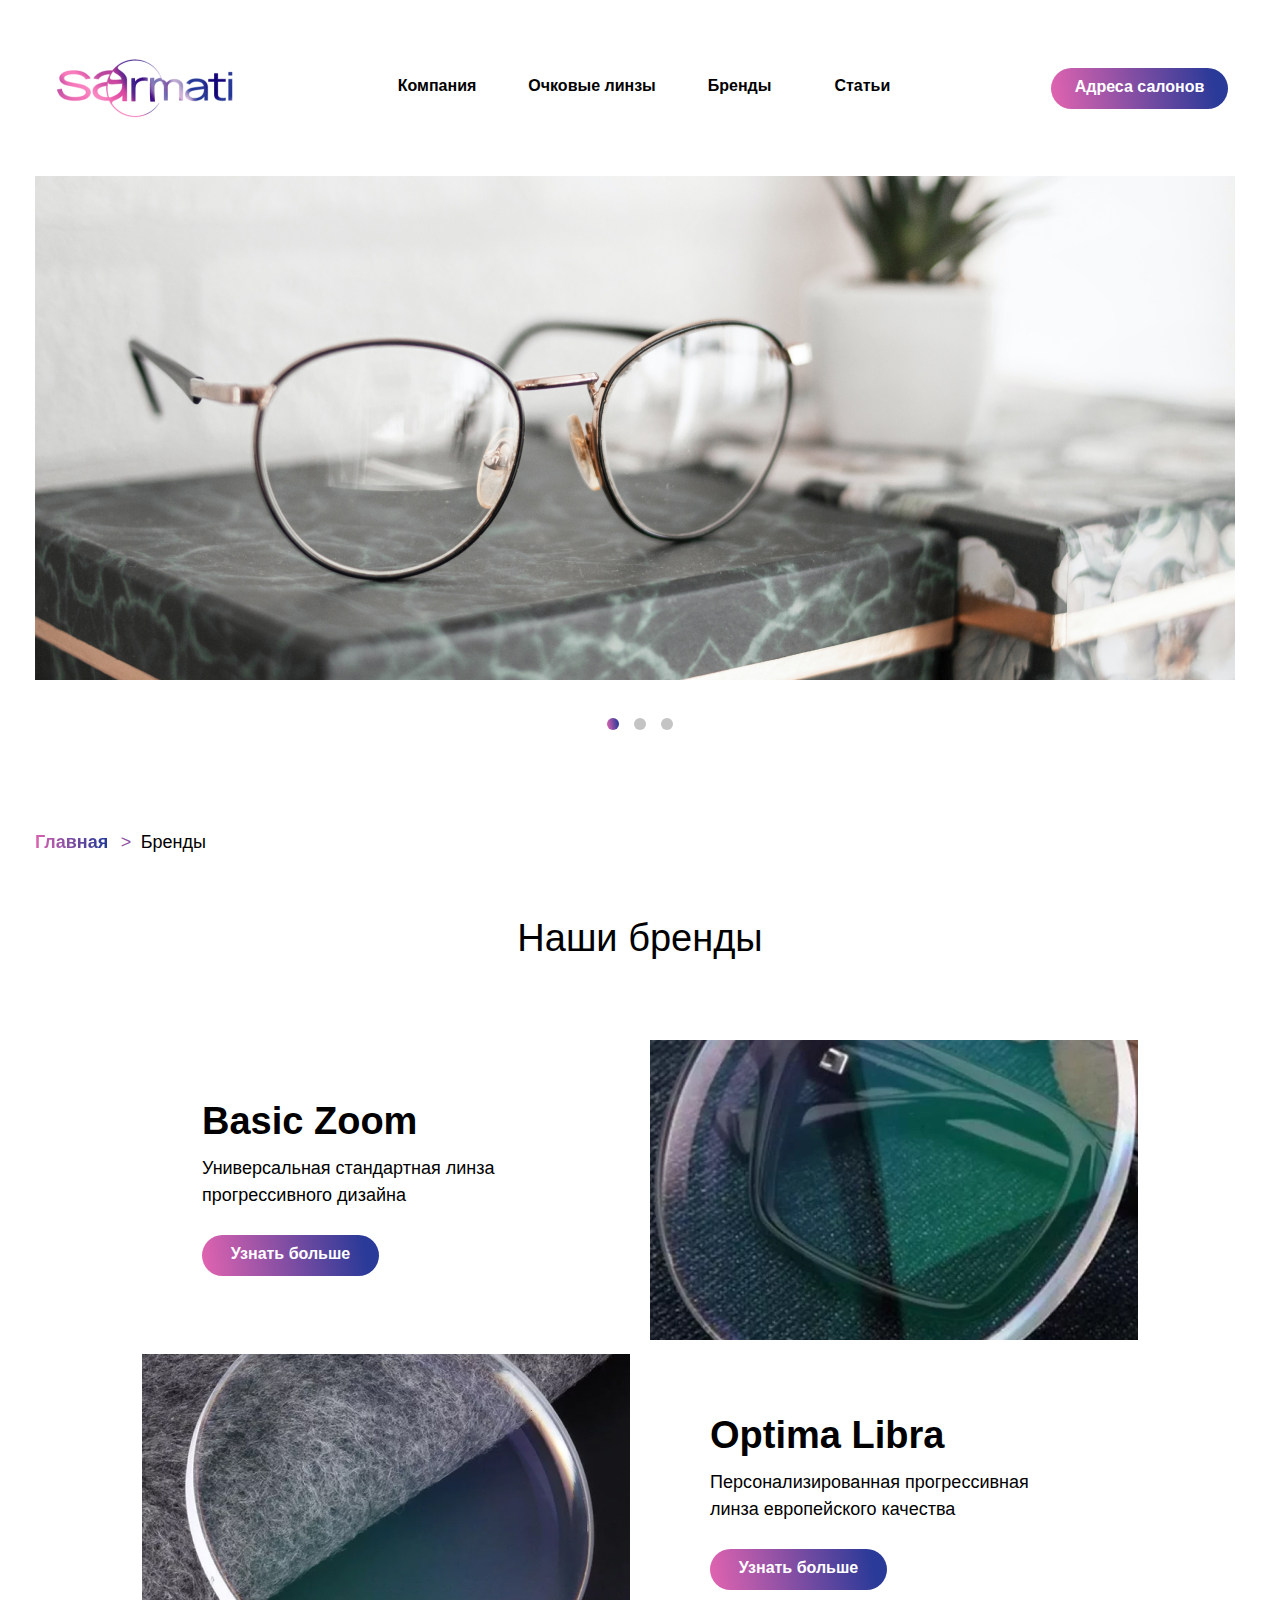
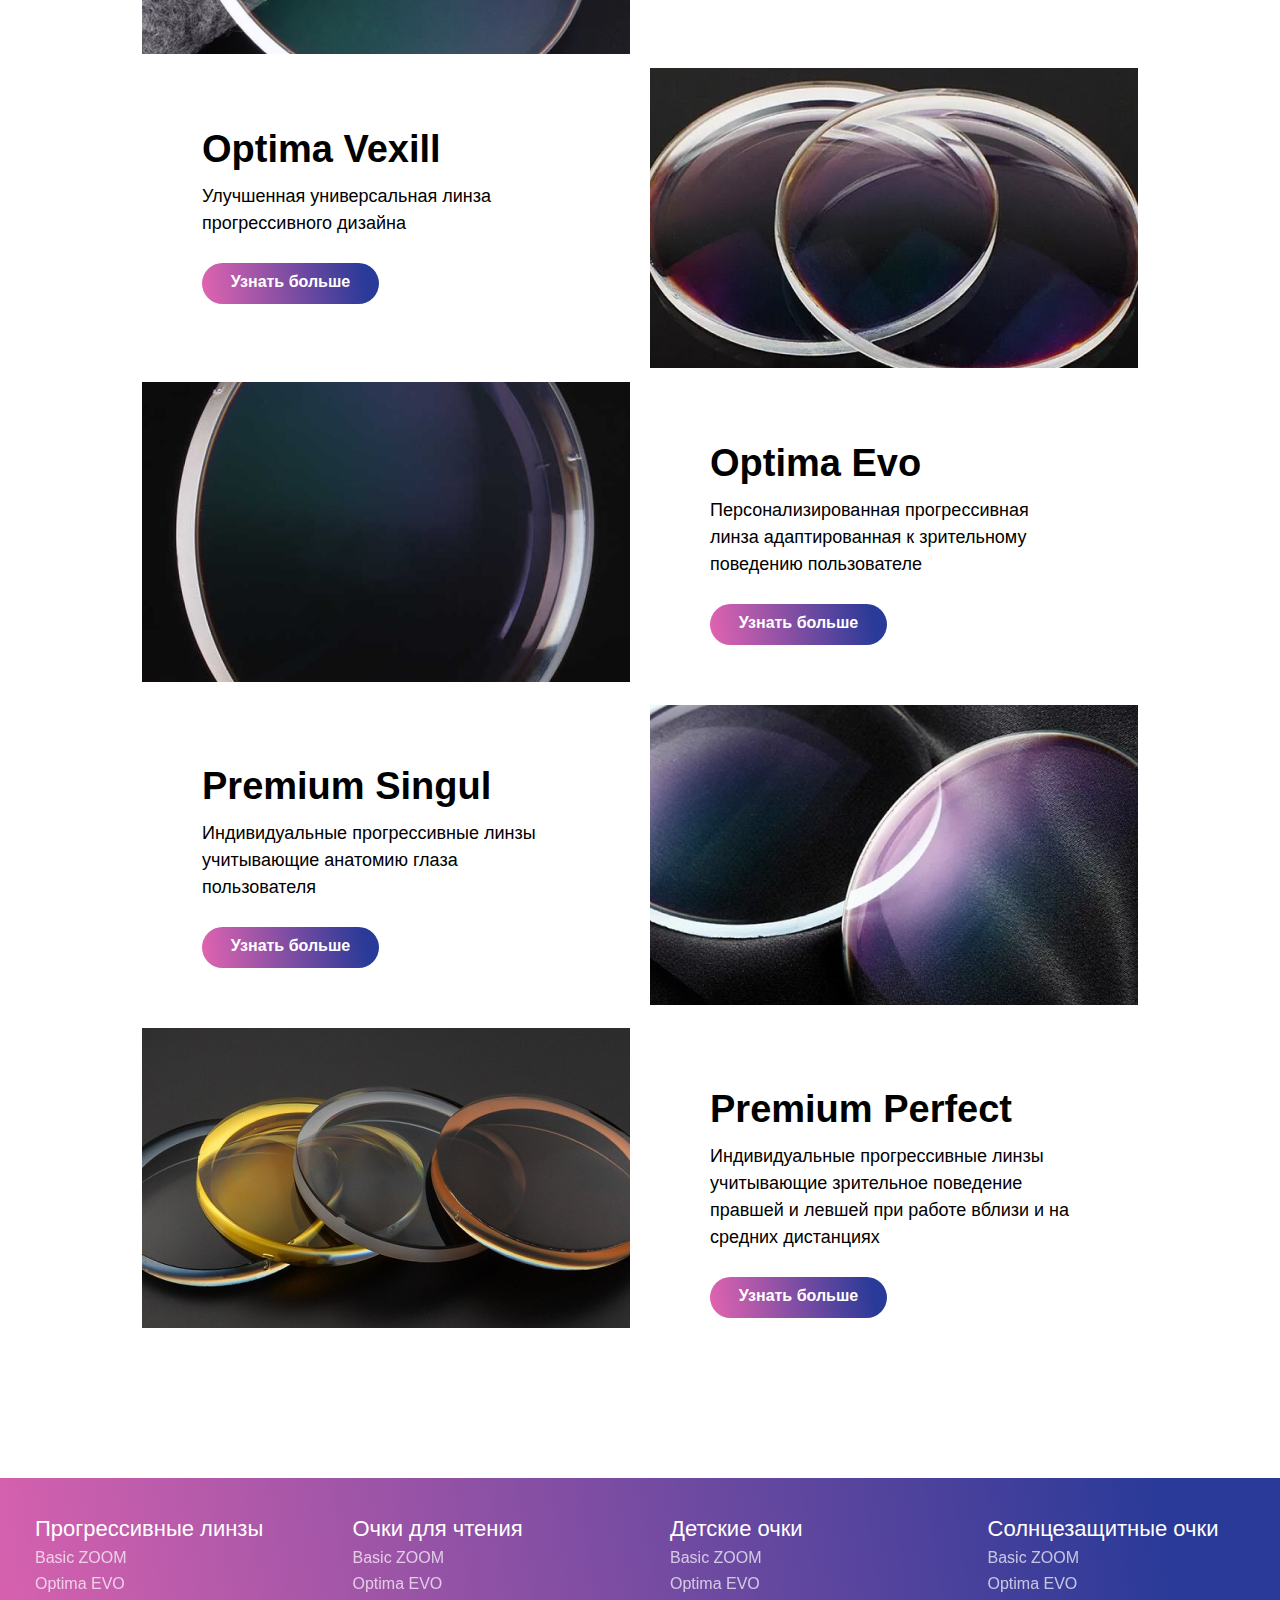
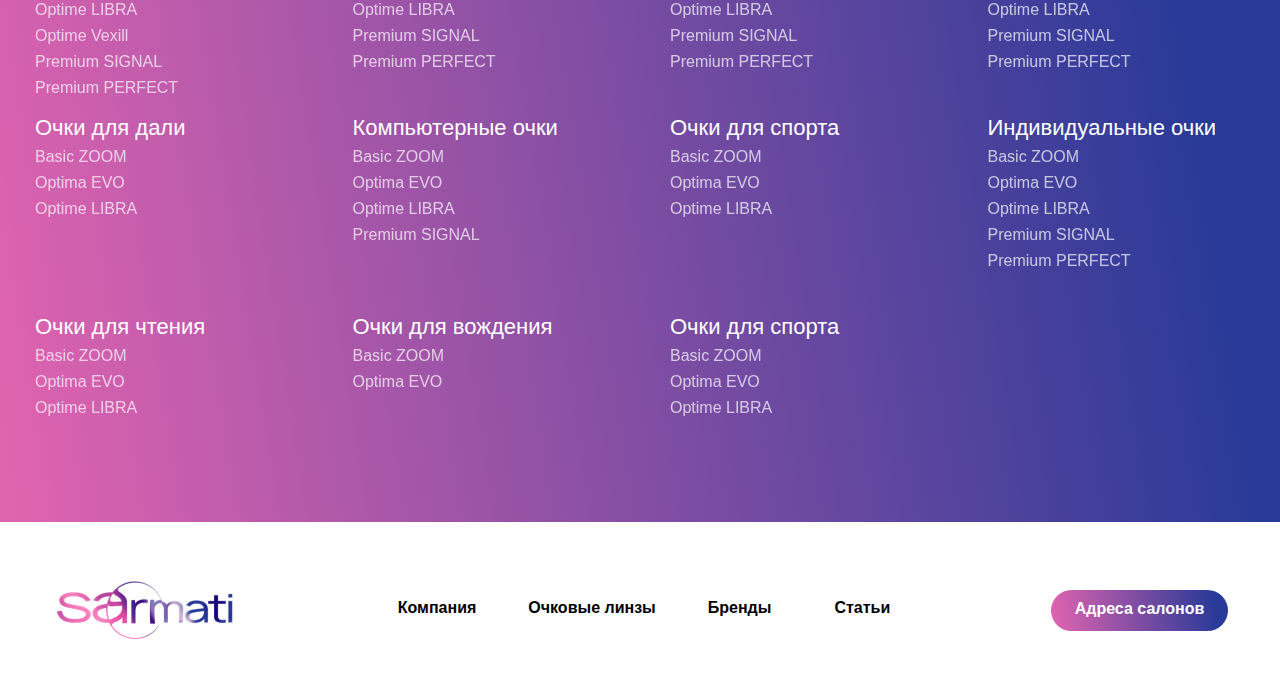
==== commit b841455b: "Add files via upload" ====
--- a/brands.html
+++ b/brands.html
@@ -5,8 +5,8 @@
     <meta name="viewport" content="width=device-width, initial-scale=1.0">
     <title>Sarmati</title>
     <link rel="preconnect" href="https://fonts.googleapis.com">
-<link rel="preconnect" href="https://fonts.gstatic.com" crossorigin>
-<link href="https://fonts.googleapis.com/css2?family=Roboto:wght@300;400;500;700;900&display=swap" rel="stylesheet">
+    <link rel="preconnect" href="https://fonts.gstatic.com" crossorigin>
+    <link href="https://fonts.googleapis.com/css2?family=Roboto:wght@300;400;500;700;900&display=swap" rel="stylesheet">
     <link rel="stylesheet" href="css/global.css">
     <link rel="stylesheet" href="css/reset.css">
     <link rel="stylesheet" href="css/slick.css">
